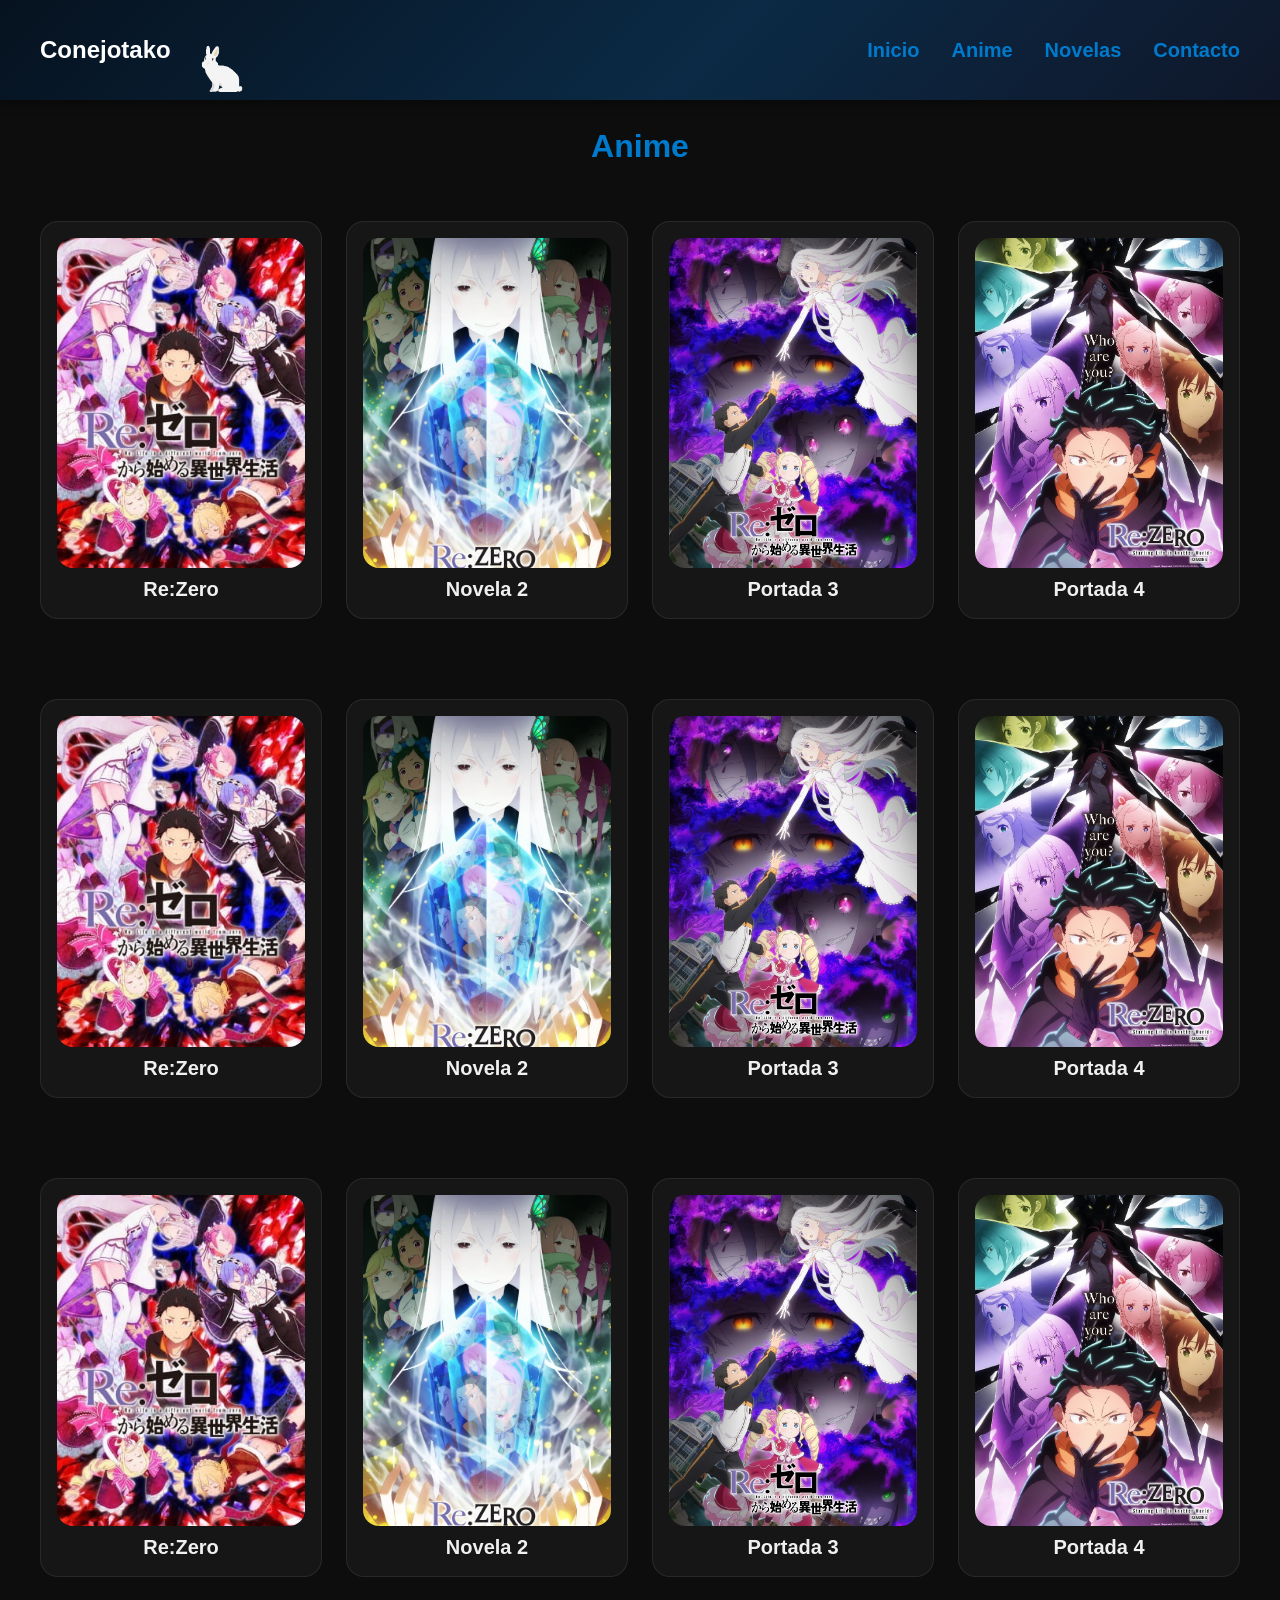
==== paginas/anime.html @ 50ab8f54 "primer commit" ====
<!DOCTYPE html>
<html lang="es">
<head>
    <meta charset="UTF-8">
    <meta name="viewport" content="width=device-width, initial-scale=1.0">
    <title>Conejotako</title>
    <!-- referenciar Archivo css -->
    <link rel="stylesheet" href="../css/styles.css">
    <link rel="stylesheet" href="../css/styleslibrary.css">
</head>
<body>
    
    <div id="espacio-navbar"></div>
    <h1>Anime</h1>

    <div class="biblioteca">
        <div class="biblioteca-item">
            <a href="https://mega.nz/folder/djYFmJaa#c9sfvZiD4sNgUgt1pMrbiA" target="_blank" rel="noopener noreferrer">
                <img src="../img/anime/rezero/rezero1.jpg" alt="Re:Zero">
                <span>Re:Zero</span>
            </a>
        </div>

        <div class="biblioteca-item">
            <a href="https://mega.nz/folder/VqZwWIKB#xMO2sMDrgUQTqXofHR79Xw" target="_blank" rel="noopener noreferrer">
                <img src="../img/anime/rezero/rezero2.jpg" alt="Novela 2">
                <span>Novela 2</span>
            </a>
        </div>

        <div class="biblioteca-item">
            <a href="https://mega.nz/folder/QzQ1UDIa#tw0SK-PJf59lYWTDohXbYg" target="_blank" rel="noopener noreferrer">
                <img src="../img/anime/rezero/rezero3.jpg" alt="Portada 3">
                <span>Portada 3</span>
            </a>
        </div>

        <div class="biblioteca-item">
            <a href="https://mega.nz/folder/AipR3IiT#YDYjlN-SAHyLnlCnoQ0vDQ" target="_blank" rel="noopener noreferrer">
                <img src="../img/anime/rezero/rezero4.jpg" alt="Portada 4">
                <span>Portada 4</span>
            </a>
        </div>
    </div>

    <div class="biblioteca">
        <div class="biblioteca-item">
            <a href="https://mega.nz/folder/djYFmJaa#c9sfvZiD4sNgUgt1pMrbiA" target="_blank" rel="noopener noreferrer">
                <img src="../img/anime/rezero/rezero1.jpg" alt="Re:Zero">
                <span>Re:Zero</span>
            </a>
        </div>

        <div class="biblioteca-item">
            <a href="https://mega.nz/folder/VqZwWIKB#xMO2sMDrgUQTqXofHR79Xw" target="_blank" rel="noopener noreferrer">
                <img src="../img/anime/rezero/rezero2.jpg" alt="Novela 2">
                <span>Novela 2</span>
            </a>
        </div>

        <div class="biblioteca-item">
            <a href="https://mega.nz/folder/QzQ1UDIa#tw0SK-PJf59lYWTDohXbYg" target="_blank" rel="noopener noreferrer">
                <img src="../img/anime/rezero/rezero3.jpg" alt="Portada 3">
                <span>Portada 3</span>
            </a>
        </div>

        <div class="biblioteca-item">
            <a href="https://mega.nz/folder/AipR3IiT#YDYjlN-SAHyLnlCnoQ0vDQ" target="_blank" rel="noopener noreferrer">
                <img src="../img/anime/rezero/rezero4.jpg" alt="Portada 4">
                <span>Portada 4</span>
            </a>
        </div>
    </div>

    <div class="biblioteca">
        <div class="biblioteca-item">
            <a href="https://mega.nz/folder/djYFmJaa#c9sfvZiD4sNgUgt1pMrbiA" target="_blank" rel="noopener noreferrer">
                <img src="../img/anime/rezero/rezero1.jpg" alt="Re:Zero">
                <span>Re:Zero</span>
            </a>
        </div>

        <div class="biblioteca-item">
            <a href="https://mega.nz/folder/VqZwWIKB#xMO2sMDrgUQTqXofHR79Xw" target="_blank" rel="noopener noreferrer">
                <img src="../img/anime/rezero/rezero2.jpg" alt="Novela 2">
                <span>Novela 2</span>
            </a>
        </div>

        <div class="biblioteca-item">
            <a href="https://mega.nz/folder/QzQ1UDIa#tw0SK-PJf59lYWTDohXbYg" target="_blank" rel="noopener noreferrer">
                <img src="../img/anime/rezero/rezero3.jpg" alt="Portada 3">
                <span>Portada 3</span>
            </a>
        </div>

        <div class="biblioteca-item">
            <a href="https://mega.nz/folder/AipR3IiT#YDYjlN-SAHyLnlCnoQ0vDQ" target="_blank" rel="noopener noreferrer">
                <img src="../img/anime/rezero/rezero4.jpg" alt="Portada 4">
                <span>Portada 4</span>
            </a>
        </div>
    </div>
</body>


<script src="../js/navbar.js"></script>

</html>
---- css/styles.css ----
@import url("navbar.css");
@import url("styleslibrary.css");

/* === Estilo general del cuerpo del documento === */
body {
  font-family: Arial, sans-serif;          /* Fuente principal */
  line-height: 1.6;                        /* Altura de línea para legibilidad */
  margin: 0;                               /* Elimina margen por defecto */
  padding: 0;                              /* Elimina padding por defecto */
  background-color: #0d0d0d;               /* Fondo oscuro inspirado en tu imagen */
  color: #f0f0f0;                          /* Texto claro para contraste */
  padding-top: 100px;                      /* Espacio reservado para navbar fija */
}

/* === Encabezado general (nombre) === */
.header {
  background: #007acc;                     /* Fondo azul vibrante */
  color: white;                            /* Texto blanco */
  padding: 2rem;                           /* Espaciado interno amplio */
  text-align: center;                      /* Centra contenido */
}

/* === Alternativa de encabezado (más oscuro), usada si .header es un <div> === */
div.header {
  background-color: #313131;               /* Fondo gris oscuro */
  color: white;
  padding: 1rem;
  text-align: center;
}

/* === Estilo común para todas las secciones principales (excepto navbar/header) === */
.section {
  padding: 2rem;                           /* Relleno interno */
  max-width: 800px;                        /* Ancho máximo para legibilidad */
  margin: auto;                            /* Centrado horizontal */
  scroll-margin-top: 120px; /* Evita que los títulos se oculten al hacer clic en enlaces */
}

/* === Título de secciones primarias === */
h1 {
  color: #007acc;                          /* Azul vibrante para destacar */
  text-align: center;
  margin-bottom: 1rem;
}

/* === Título de secciones secundarias === */
h2 {
  color: #007acc;                          /* Azul vibrante para destacar */
  text-align: center;
  margin-bottom: 1rem;
}

/* === Botones tipo enlace === */
a.btn {
  display: inline-block;
  margin-top: 1rem;
  padding: 0.5rem 1rem;
  background: #007acc;
  color: white;
  border-radius: 5px;                      /* Bordes redondeados */
}

/* === Pie de página === */
footer {
  text-align: center;
  padding: 1rem;
  background: #eee;
  margin-top: 2rem;
}

/* === Bloque de descripcion === */
#id-descripcion {
  max-width: 800px;
  margin: 0 auto;
  padding: 2rem 1rem 3rem;
}

.descripcion-profile {
  width: 120px;
  height: 120px;
  object-fit: cover;
  border-radius: 50%;
  display: block;
  margin: 0 auto 1rem;
}

.descripcion-texto {
  text-align: center;
  color: #f0f0f0;
  font-size: 1.1rem;
  line-height: 1.5;
}

/* === Bloque de Discord === */
#id-discord {
  max-width: 800px;
  margin: 0 auto;
  padding: 2rem 1rem 3rem;
  text-align: center;
}

#id-discord a {
  display: inline-flex;
  align-items: center;
  justify-content: center;
  margin-top: 1rem;
}

#id-discord img {
  width: 140px;
  height: 140px;
  object-fit: cover;
  border-radius: 24px;
  display: block;
  background: rgba(255, 255, 255, 0.04);
  border: 1px solid rgba(255, 255, 255, 0.08);
  /* box-shadow: 0 8px 24px rgba(0, 0, 0, 0.35); */
}


/* === Bloque de redes sociales en grilla === */
#id-redes {
  max-width: 1100px;
  margin: 0 auto;
  padding: 2rem 1rem 3rem;
  text-align: center;
}

.redes-list {
  list-style: none;
  padding: 0;
  margin: 1.5rem 0 0;
  display: grid;
  grid-template-columns: repeat(4, minmax(0, 1fr));
  gap: 1.5rem;
}

.redes-list li {
  display: flex;
  flex-direction: column;
  align-items: center;
  justify-content: flex-start;
  gap: 0.75rem;
  padding: 1rem;
  border-radius: 16px;
  background: rgba(255, 255, 255, 0.04);
  border: 1px solid rgba(255, 255, 255, 0.08);
}

.redes-list a {
  display: flex;
  flex-direction: column;
  align-items: center;
  justify-content: flex-start;
  gap: 0.75rem;
  width: 100%;
  color: inherit;
  text-decoration: none;
}

.redes-list img {
  width: 56px;
  height: 56px;
  object-fit: cover;
  border-radius: 14px;
  display: block;
}

.redes-list span {
  display: block;
  font-size: 0.95rem;
  line-height: 1.3;
  color: #f0f0f0;
  word-break: break-word;
}

@media (max-width: 900px) {
  .redes-list {
    grid-template-columns: repeat(2, minmax(0, 1fr));
  }
}

@media (max-width: 520px) {
  .redes-list {
    grid-template-columns: 1fr;
  }
}
---- css/styleslibrary.css ----
/* === Biblioteca de portadas === */
.biblioteca {
	max-width: 1200px;
	margin: 0 auto;
	padding: 2rem 1rem 3rem;
	display: grid;
	grid-template-columns: repeat(4, minmax(0, 1fr));
	gap: 1.5rem;
}

.biblioteca-item {
	display: flex;
	flex-direction: column;
	gap: 0.75rem;
	padding: 1rem;
	border-radius: 18px;
	background: rgba(255, 255, 255, 0.04);
	border: 1px solid rgba(255, 255, 255, 0.08);
}

.biblioteca-item a {
	display: block;
	text-decoration: none;
	color: inherit;
}

.biblioteca-item img {
	display: block;
	width: 100%;
	aspect-ratio: 3 / 4;
	object-fit: cover;
	border-radius: 16px;
}

.biblioteca-item span {
	display: block;
	text-align: center;
	color: #f0f0f0;
	font-size: 1.25rem;
	font-weight: 600;
	line-height: 1.3;
	word-break: break-word;
    margin-top: 0.5rem;
}

@media (max-width: 1024px) {
	.biblioteca {
		grid-template-columns: repeat(2, minmax(0, 1fr));
	}
}

@media (max-width: 640px) {
	.biblioteca {
		grid-template-columns: 1fr;
	}
}
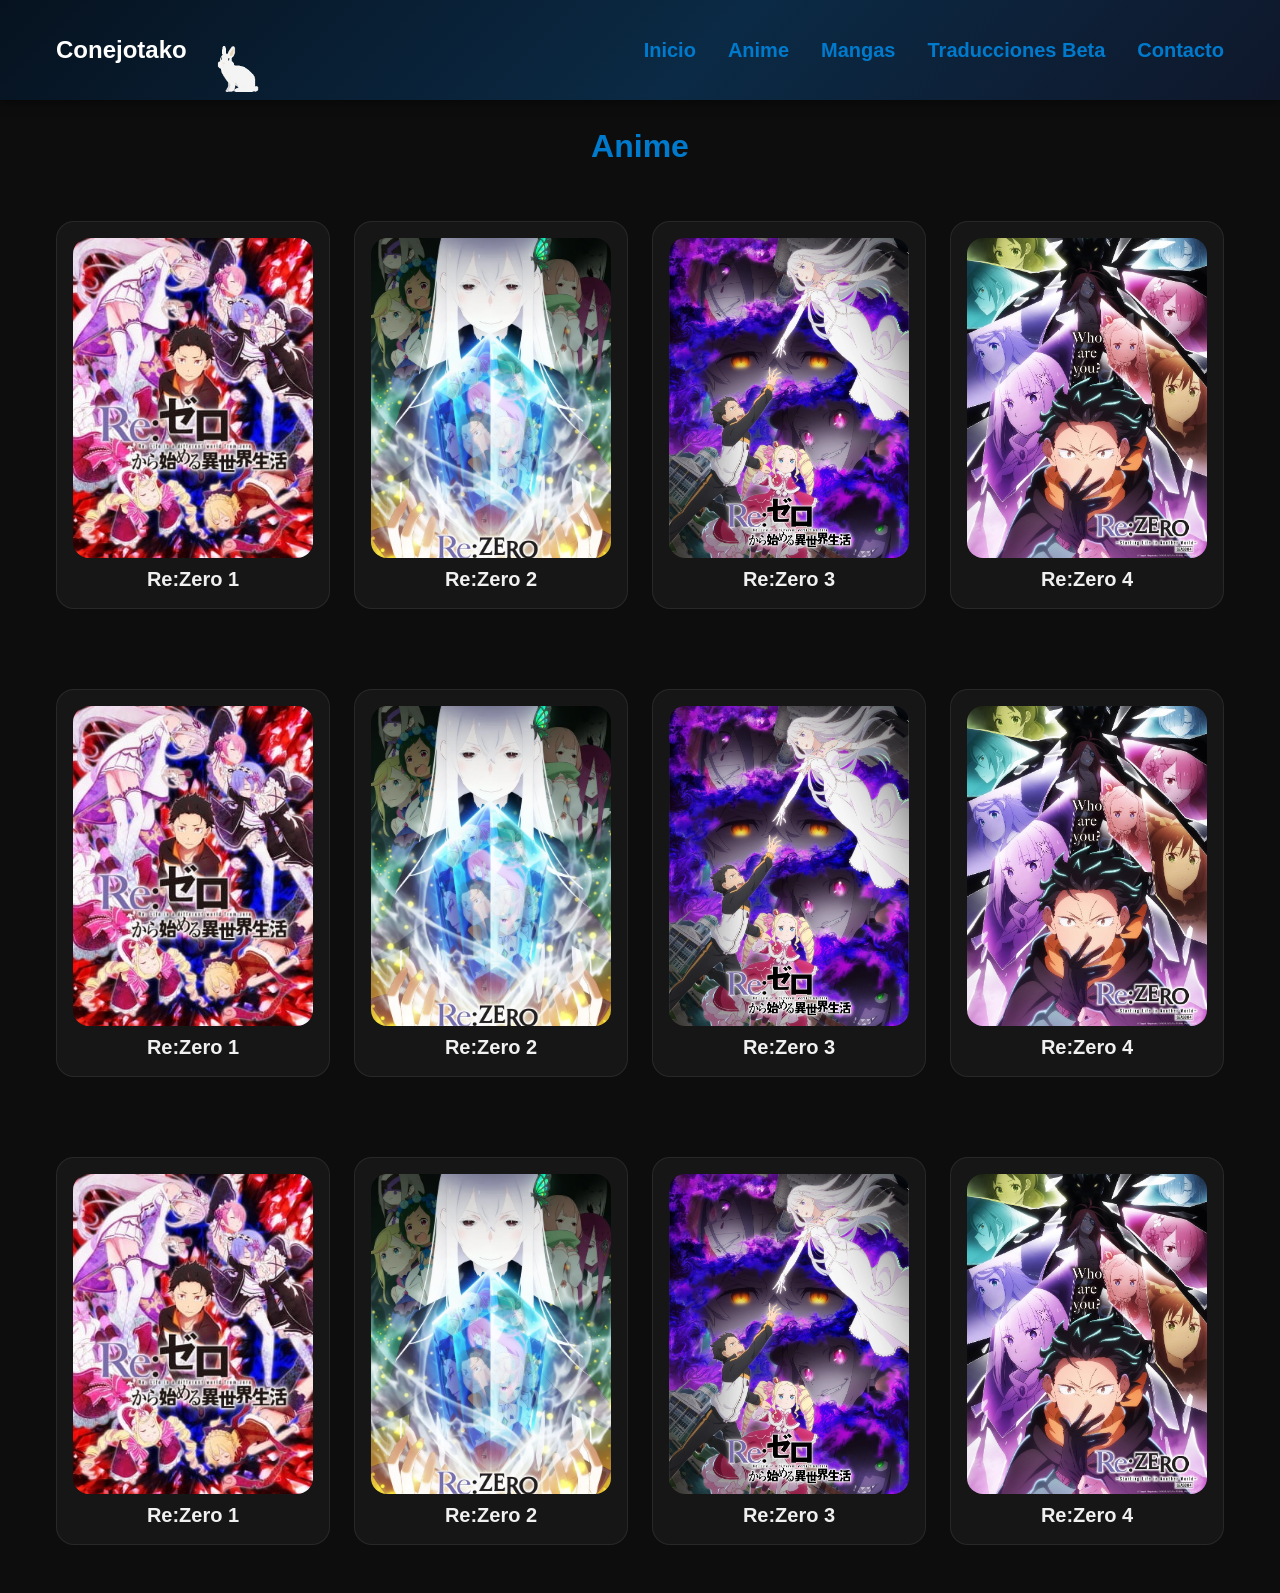
==== commit 12fde321: "añadir index envivo, 3videos recientes, contacto; cambio de novelas a mangas; nueva vista traduccion" ====
--- a/paginas/anime.html
+++ b/paginas/anime.html
@@ -6,7 +6,8 @@
     <title>Conejotako</title>
     <!-- referenciar Archivo css -->
     <link rel="stylesheet" href="../css/styles.css">
-    <link rel="stylesheet" href="../css/styleslibrary.css">
+    <!-- Icono de la pestaña del navegador (favicon) -->
+    <link rel="icon" type="image/jpg" href="../img/profile.jpg">
 </head>
 <body>
     
@@ -17,28 +18,28 @@
         <div class="biblioteca-item">
             <a href="https://mega.nz/folder/djYFmJaa#c9sfvZiD4sNgUgt1pMrbiA" target="_blank" rel="noopener noreferrer">
                 <img src="../img/anime/rezero/rezero1.jpg" alt="Re:Zero">
-                <span>Re:Zero</span>
+                <span>Re:Zero 1</span>
             </a>
         </div>
 
         <div class="biblioteca-item">
             <a href="https://mega.nz/folder/VqZwWIKB#xMO2sMDrgUQTqXofHR79Xw" target="_blank" rel="noopener noreferrer">
                 <img src="../img/anime/rezero/rezero2.jpg" alt="Novela 2">
-                <span>Novela 2</span>
+                <span>Re:Zero 2</span>
             </a>
         </div>
 
         <div class="biblioteca-item">
             <a href="https://mega.nz/folder/QzQ1UDIa#tw0SK-PJf59lYWTDohXbYg" target="_blank" rel="noopener noreferrer">
                 <img src="../img/anime/rezero/rezero3.jpg" alt="Portada 3">
-                <span>Portada 3</span>
+                <span>Re:Zero 3</span>
             </a>
         </div>
 
         <div class="biblioteca-item">
             <a href="https://mega.nz/folder/AipR3IiT#YDYjlN-SAHyLnlCnoQ0vDQ" target="_blank" rel="noopener noreferrer">
                 <img src="../img/anime/rezero/rezero4.jpg" alt="Portada 4">
-                <span>Portada 4</span>
+                <span>Re:Zero 4</span>
             </a>
         </div>
     </div>
@@ -47,28 +48,28 @@
         <div class="biblioteca-item">
             <a href="https://mega.nz/folder/djYFmJaa#c9sfvZiD4sNgUgt1pMrbiA" target="_blank" rel="noopener noreferrer">
                 <img src="../img/anime/rezero/rezero1.jpg" alt="Re:Zero">
-                <span>Re:Zero</span>
+                <span>Re:Zero 1</span>
             </a>
         </div>
 
         <div class="biblioteca-item">
             <a href="https://mega.nz/folder/VqZwWIKB#xMO2sMDrgUQTqXofHR79Xw" target="_blank" rel="noopener noreferrer">
-                <img src="../img/anime/rezero/rezero2.jpg" alt="Novela 2">
-                <span>Novela 2</span>
+                <img src="../img/anime/rezero/rezero2.jpg" alt="Re:Zero 2">
+                <span>Re:Zero 2</span>
             </a>
         </div>
 
         <div class="biblioteca-item">
             <a href="https://mega.nz/folder/QzQ1UDIa#tw0SK-PJf59lYWTDohXbYg" target="_blank" rel="noopener noreferrer">
-                <img src="../img/anime/rezero/rezero3.jpg" alt="Portada 3">
-                <span>Portada 3</span>
+                <img src="../img/anime/rezero/rezero3.jpg" alt="Re:Zero 3">
+                <span>Re:Zero 3</span>
             </a>
         </div>
 
         <div class="biblioteca-item">
             <a href="https://mega.nz/folder/AipR3IiT#YDYjlN-SAHyLnlCnoQ0vDQ" target="_blank" rel="noopener noreferrer">
-                <img src="../img/anime/rezero/rezero4.jpg" alt="Portada 4">
-                <span>Portada 4</span>
+                <img src="../img/anime/rezero/rezero4.jpg" alt="Re:Zero 4">
+                <span>Re:Zero 4</span>
             </a>
         </div>
     </div>
@@ -77,28 +78,28 @@
         <div class="biblioteca-item">
             <a href="https://mega.nz/folder/djYFmJaa#c9sfvZiD4sNgUgt1pMrbiA" target="_blank" rel="noopener noreferrer">
                 <img src="../img/anime/rezero/rezero1.jpg" alt="Re:Zero">
-                <span>Re:Zero</span>
+                <span>Re:Zero 1</span>
             </a>
         </div>
 
         <div class="biblioteca-item">
             <a href="https://mega.nz/folder/VqZwWIKB#xMO2sMDrgUQTqXofHR79Xw" target="_blank" rel="noopener noreferrer">
-                <img src="../img/anime/rezero/rezero2.jpg" alt="Novela 2">
-                <span>Novela 2</span>
+                <img src="../img/anime/rezero/rezero2.jpg" alt="Re:Zero 2">
+                <span>Re:Zero 2</span>
             </a>
         </div>
 
         <div class="biblioteca-item">
             <a href="https://mega.nz/folder/QzQ1UDIa#tw0SK-PJf59lYWTDohXbYg" target="_blank" rel="noopener noreferrer">
-                <img src="../img/anime/rezero/rezero3.jpg" alt="Portada 3">
-                <span>Portada 3</span>
+                <img src="../img/anime/rezero/rezero3.jpg" alt="Re:Zero 3">
+                <span>Re:Zero 3</span>
             </a>
         </div>
 
         <div class="biblioteca-item">
             <a href="https://mega.nz/folder/AipR3IiT#YDYjlN-SAHyLnlCnoQ0vDQ" target="_blank" rel="noopener noreferrer">
-                <img src="../img/anime/rezero/rezero4.jpg" alt="Portada 4">
-                <span>Portada 4</span>
+                <img src="../img/anime/rezero/rezero4.jpg" alt="Re:Zero 4">
+                <span>Re:Zero 4</span>
             </a>
         </div>
     </div>
--- a/css/styles.css
+++ b/css/styles.css
@@ -1,5 +1,10 @@
 @import url("navbar.css");
-@import url("styleslibrary.css");
+@import url("styles_library.css");
+@import url("styles_yt.css");
+@import url("styles_traducciones.css");
+* {
+  box-sizing: border-box;
+}
 
 /* === Estilo general del cuerpo del documento === */
 body {
@@ -60,6 +65,20 @@
   border-radius: 5px;                      /* Bordes redondeados */
 }
 
+/* Estilo específico para el enlace de Discord */
+.descripcion-texto a {
+    color: #ffffff;             /* Color blanco */
+    font-style: italic;         /* Letra cursiva */
+    text-shadow: 0px 0px 1px rgba(255, 255, 255, 0.5); /* Un sutil truco para que resalte más */    
+    transition: color 0.3s ease, opacity 0.3s ease; /* Transición suave para cuando pasen el mouse */
+}
+
+/* Efecto opcional y recomendado cuando el usuario pasa el mouse por encima (Hover) */
+.descripcion-texto a:hover {
+    opacity: 0.8;               /* Se vuelve sutilmente translúcido al pasar el cursor */
+    color: #5865F2;             /* OPCIONAL: Cambia al color oficial de Discord si pasan el mouse */
+}
+
 /* === Pie de página === */
 footer {
   text-align: center;
@@ -70,7 +89,7 @@
 
 /* === Bloque de descripcion === */
 #id-descripcion {
-  max-width: 800px;
+  max-width: 1200px; /* Aumentado para permitir grillas de 3 columnas más anchas */
   margin: 0 auto;
   padding: 2rem 1rem 3rem;
 }
@@ -116,7 +135,6 @@
   border: 1px solid rgba(255, 255, 255, 0.08);
   /* box-shadow: 0 8px 24px rgba(0, 0, 0, 0.35); */
 }
-
 
 /* === Bloque de redes sociales en grilla === */
 #id-redes {
@@ -186,3 +204,4 @@
   }
 }
 
+
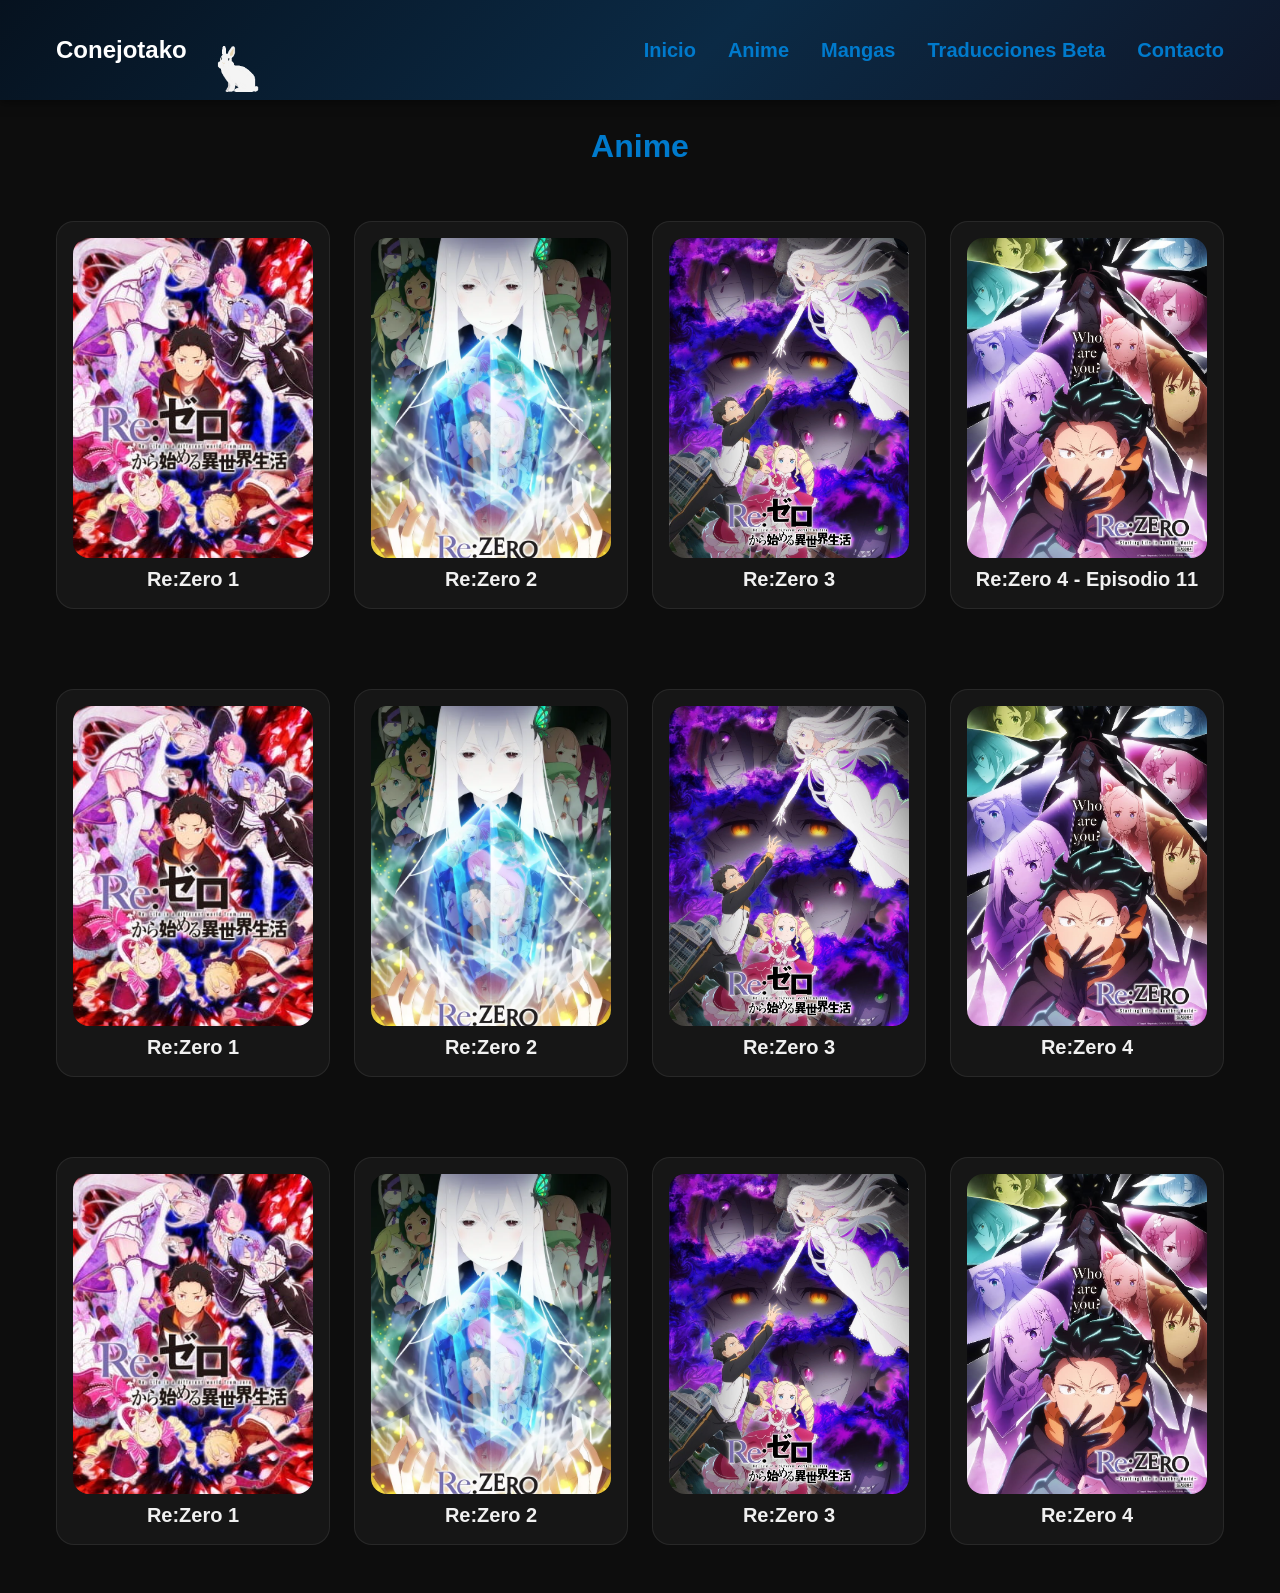
==== commit 817b3396: "prueba link mega" ====
--- a/paginas/anime.html
+++ b/paginas/anime.html
@@ -37,9 +37,9 @@
         </div>
 
         <div class="biblioteca-item">
-            <a href="https://mega.nz/folder/AipR3IiT#YDYjlN-SAHyLnlCnoQ0vDQ" target="_blank" rel="noopener noreferrer">
+            <a href="https://mega.nz/file/W1xnzJIa#-3gqzNy9yZAb-mDgzoAVInkObmF0YW0A8Wt5CHS9YFw" target="_blank" rel="noopener noreferrer">
                 <img src="../img/anime/rezero/rezero4.jpg" alt="Portada 4">
-                <span>Re:Zero 4</span>
+                <span>Re:Zero 4 - Episodio 11</span>
             </a>
         </div>
     </div>
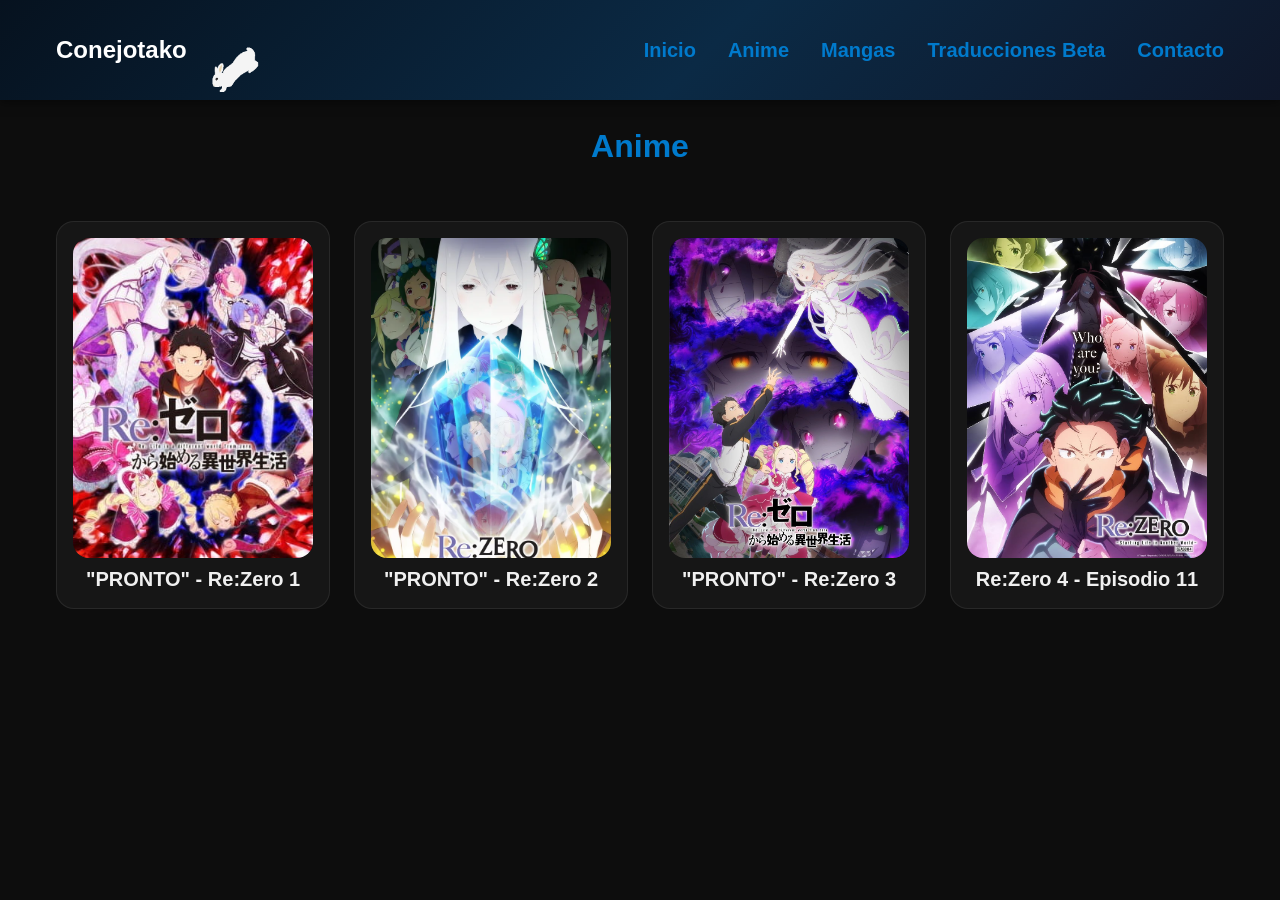
==== commit 04e17f11: "cambios en enlaces mega e interfaz por produccion" ====
--- a/paginas/anime.html
+++ b/paginas/anime.html
@@ -18,91 +18,32 @@
         <div class="biblioteca-item">
             <a href="https://mega.nz/folder/djYFmJaa#c9sfvZiD4sNgUgt1pMrbiA" target="_blank" rel="noopener noreferrer">
                 <img src="../img/anime/rezero/rezero1.jpg" alt="Re:Zero">
-                <span>Re:Zero 1</span>
+                <span>"PRONTO" - Re:Zero 1</span>
             </a>
         </div>
 
         <div class="biblioteca-item">
             <a href="https://mega.nz/folder/VqZwWIKB#xMO2sMDrgUQTqXofHR79Xw" target="_blank" rel="noopener noreferrer">
                 <img src="../img/anime/rezero/rezero2.jpg" alt="Novela 2">
-                <span>Re:Zero 2</span>
+                <span>"PRONTO" - Re:Zero 2</span>
             </a>
         </div>
 
         <div class="biblioteca-item">
             <a href="https://mega.nz/folder/QzQ1UDIa#tw0SK-PJf59lYWTDohXbYg" target="_blank" rel="noopener noreferrer">
                 <img src="../img/anime/rezero/rezero3.jpg" alt="Portada 3">
-                <span>Re:Zero 3</span>
+                <span>"PRONTO" - Re:Zero 3</span>
             </a>
         </div>
 
         <div class="biblioteca-item">
-            <a href="https://mega.nz/file/W1xnzJIa#-3gqzNy9yZAb-mDgzoAVInkObmF0YW0A8Wt5CHS9YFw" target="_blank" rel="noopener noreferrer">
+            <a href="https://mega.nz/file/m9hh2KCD#5TaIzHRDKjEJ25H0OMjGBE8Biyp4CHFQTABF8kRria0" target="_blank" rel="noopener noreferrer">
                 <img src="../img/anime/rezero/rezero4.jpg" alt="Portada 4">
                 <span>Re:Zero 4 - Episodio 11</span>
             </a>
         </div>
     </div>
 
-    <div class="biblioteca">
-        <div class="biblioteca-item">
-            <a href="https://mega.nz/folder/djYFmJaa#c9sfvZiD4sNgUgt1pMrbiA" target="_blank" rel="noopener noreferrer">
-                <img src="../img/anime/rezero/rezero1.jpg" alt="Re:Zero">
-                <span>Re:Zero 1</span>
-            </a>
-        </div>
-
-        <div class="biblioteca-item">
-            <a href="https://mega.nz/folder/VqZwWIKB#xMO2sMDrgUQTqXofHR79Xw" target="_blank" rel="noopener noreferrer">
-                <img src="../img/anime/rezero/rezero2.jpg" alt="Re:Zero 2">
-                <span>Re:Zero 2</span>
-            </a>
-        </div>
-
-        <div class="biblioteca-item">
-            <a href="https://mega.nz/folder/QzQ1UDIa#tw0SK-PJf59lYWTDohXbYg" target="_blank" rel="noopener noreferrer">
-                <img src="../img/anime/rezero/rezero3.jpg" alt="Re:Zero 3">
-                <span>Re:Zero 3</span>
-            </a>
-        </div>
-
-        <div class="biblioteca-item">
-            <a href="https://mega.nz/folder/AipR3IiT#YDYjlN-SAHyLnlCnoQ0vDQ" target="_blank" rel="noopener noreferrer">
-                <img src="../img/anime/rezero/rezero4.jpg" alt="Re:Zero 4">
-                <span>Re:Zero 4</span>
-            </a>
-        </div>
-    </div>
-
-    <div class="biblioteca">
-        <div class="biblioteca-item">
-            <a href="https://mega.nz/folder/djYFmJaa#c9sfvZiD4sNgUgt1pMrbiA" target="_blank" rel="noopener noreferrer">
-                <img src="../img/anime/rezero/rezero1.jpg" alt="Re:Zero">
-                <span>Re:Zero 1</span>
-            </a>
-        </div>
-
-        <div class="biblioteca-item">
-            <a href="https://mega.nz/folder/VqZwWIKB#xMO2sMDrgUQTqXofHR79Xw" target="_blank" rel="noopener noreferrer">
-                <img src="../img/anime/rezero/rezero2.jpg" alt="Re:Zero 2">
-                <span>Re:Zero 2</span>
-            </a>
-        </div>
-
-        <div class="biblioteca-item">
-            <a href="https://mega.nz/folder/QzQ1UDIa#tw0SK-PJf59lYWTDohXbYg" target="_blank" rel="noopener noreferrer">
-                <img src="../img/anime/rezero/rezero3.jpg" alt="Re:Zero 3">
-                <span>Re:Zero 3</span>
-            </a>
-        </div>
-
-        <div class="biblioteca-item">
-            <a href="https://mega.nz/folder/AipR3IiT#YDYjlN-SAHyLnlCnoQ0vDQ" target="_blank" rel="noopener noreferrer">
-                <img src="../img/anime/rezero/rezero4.jpg" alt="Re:Zero 4">
-                <span>Re:Zero 4</span>
-            </a>
-        </div>
-    </div>
 </body>
 
 
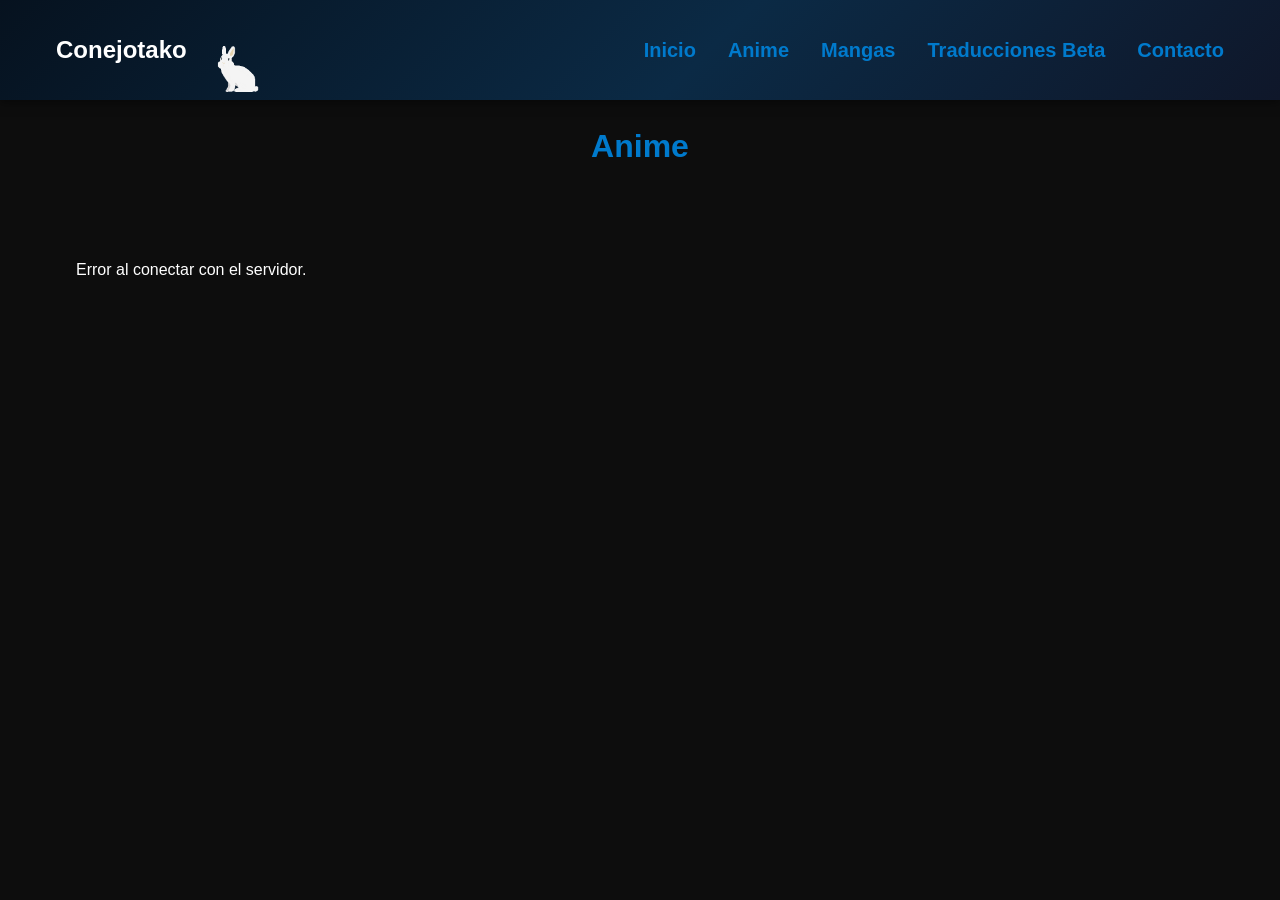
==== commit d4ba68b9: "biblioteca,lobby,escenario, nueva forma de visualizar y descargar contenido multimedia" ====
--- a/paginas/anime.html
+++ b/paginas/anime.html
@@ -3,10 +3,8 @@
 <head>
     <meta charset="UTF-8">
     <meta name="viewport" content="width=device-width, initial-scale=1.0">
-    <title>Conejotako</title>
-    <!-- referenciar Archivo css -->
+    <title>Conejotako - Anime</title>
     <link rel="stylesheet" href="../css/styles.css">
-    <!-- Icono de la pestaña del navegador (favicon) -->
     <link rel="icon" type="image/jpg" href="../img/profile.jpg">
 </head>
 <body>
@@ -14,39 +12,11 @@
     <div id="espacio-navbar"></div>
     <h1>Anime</h1>
 
-    <div class="biblioteca">
-        <div class="biblioteca-item">
-            <a href="https://mega.nz/folder/djYFmJaa#c9sfvZiD4sNgUgt1pMrbiA" target="_blank" rel="noopener noreferrer">
-                <img src="../img/anime/rezero/rezero1.jpg" alt="Re:Zero">
-                <span>"PRONTO" - Re:Zero 1</span>
-            </a>
-        </div>
-
-        <div class="biblioteca-item">
-            <a href="https://mega.nz/folder/VqZwWIKB#xMO2sMDrgUQTqXofHR79Xw" target="_blank" rel="noopener noreferrer">
-                <img src="../img/anime/rezero/rezero2.jpg" alt="Novela 2">
-                <span>"PRONTO" - Re:Zero 2</span>
-            </a>
-        </div>
-
-        <div class="biblioteca-item">
-            <a href="https://mega.nz/folder/QzQ1UDIa#tw0SK-PJf59lYWTDohXbYg" target="_blank" rel="noopener noreferrer">
-                <img src="../img/anime/rezero/rezero3.jpg" alt="Portada 3">
-                <span>"PRONTO" - Re:Zero 3</span>
-            </a>
-        </div>
-
-        <div class="biblioteca-item">
-            <a href="https://mega.nz/file/m9hh2KCD#5TaIzHRDKjEJ25H0OMjGBE8Biyp4CHFQTABF8kRria0" target="_blank" rel="noopener noreferrer">
-                <img src="../img/anime/rezero/rezero4.jpg" alt="Portada 4">
-                <span>Re:Zero 4 - Episodio 11</span>
-            </a>
-        </div>
+    <div id="contenedor-biblioteca" class="biblioteca">
+        <p id="estado-carga" style="color: white; padding: 20px; font-family: sans-serif;">Cargando catálogo...</p>
     </div>
 
-</body>
-
-
-<script src="../js/navbar.js"></script>
-
+    <script src="../js/navbar.js"></script>
+    <script src="../js/supabase.js"></script>
+    <script src="../js/biblioteca_anime.js"></script> </body>
 </html>
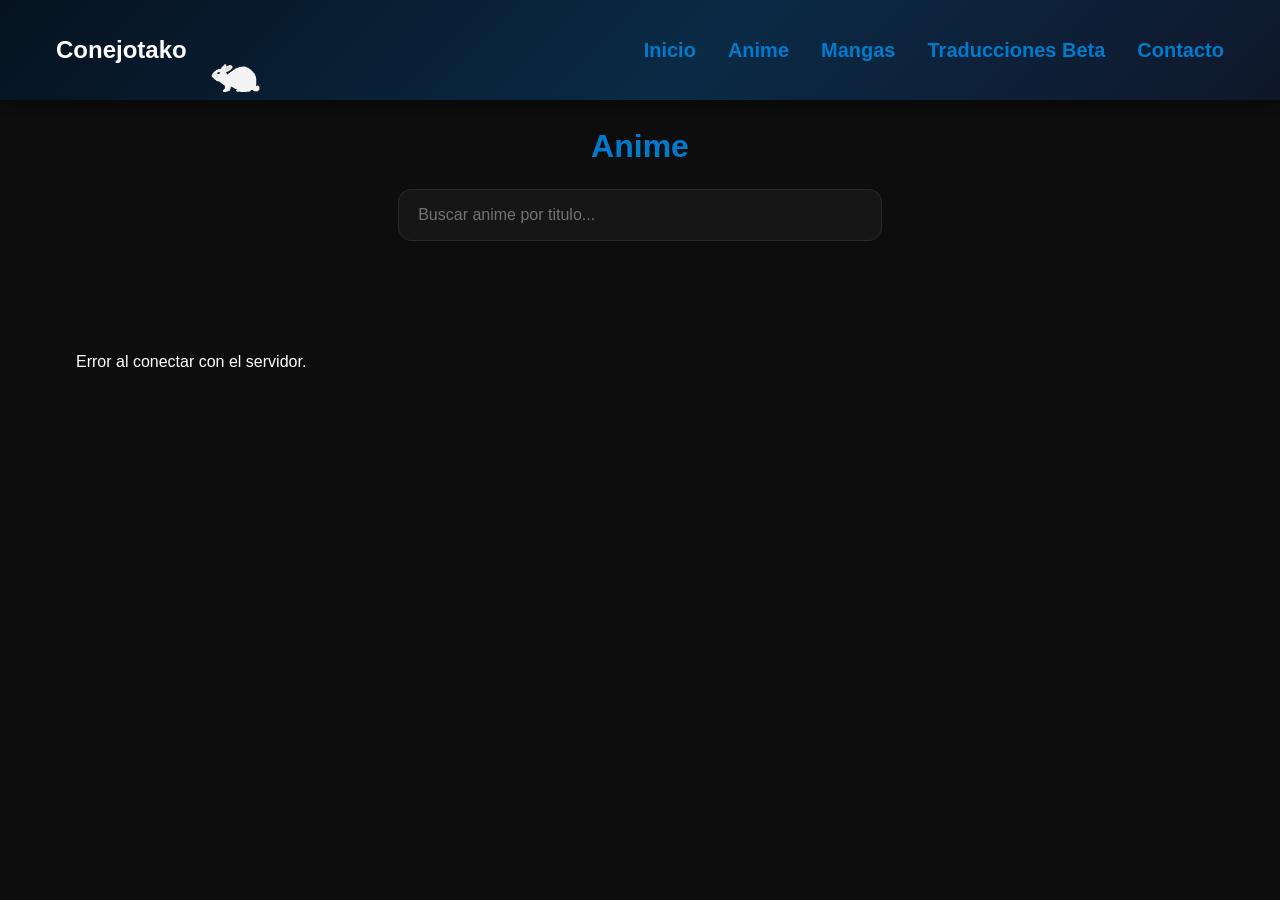
==== commit 5447a525: "cambios de administracion de contenido de traducciones desde supabase, añadir buscador a manga y ani" ====
--- a/paginas/anime.html
+++ b/paginas/anime.html
@@ -1,22 +1,31 @@
 <!DOCTYPE html>
 <html lang="es">
+
 <head>
     <meta charset="UTF-8">
     <meta name="viewport" content="width=device-width, initial-scale=1.0">
     <title>Conejotako - Anime</title>
     <link rel="stylesheet" href="../css/styles.css">
     <link rel="icon" type="image/jpg" href="../img/profile.jpg">
+    <!-- Supabase Local -->
+    <script src="../js/supabase.js"></script>
 </head>
-<body>
-    
+
+<body class="anime-page">
+
     <div id="espacio-navbar"></div>
     <h1>Anime</h1>
+
+    <div class="buscador-contenedor">
+        <input type="text" id="buscador" placeholder="Buscar anime por titulo...">
+    </div>
 
     <div id="contenedor-biblioteca" class="biblioteca">
         <p id="estado-carga" style="color: white; padding: 20px; font-family: sans-serif;">Cargando catálogo...</p>
     </div>
 
     <script src="../js/navbar.js"></script>
-    <script src="../js/supabase.js"></script>
-    <script src="../js/biblioteca_anime.js"></script> </body>
+    <script src="../js/biblioteca_anime.js"></script>
+</body>
+
 </html>
--- a/css/styles.css
+++ b/css/styles.css
@@ -1,7 +1,10 @@
 @import url("navbar.css");
+@import url("styles_escenario.css");
 @import url("styles_library.css");
+@import url("styles_lobby.css");
+@import url("styles_traducciones.css");
 @import url("styles_yt.css");
-@import url("styles_traducciones.css");
+
 * {
   box-sizing: border-box;
 }
@@ -192,6 +195,77 @@
   word-break: break-word;
 }
 
+/* EFECTOS DE MOVIMIENTO PARA LAS REDES SOCIALES */
+
+/* 1. Preparación de los enlaces de las redes */
+.redes-list li a {
+    display: flex;                /* Alinea el icono y el texto en fila */
+    align-items: center;
+    gap: 10px;
+    text-decoration: none;
+    
+    /* Prepara el terreno para que la animación al pasar el mouse sea fluida */
+    transition: transform 0.3s ease, filter 0.3s ease; 
+}
+
+/* 2. El salto al pasar el mouse (:hover) por la red social */
+.redes-list li a:hover {
+    transform: translateY(-5px);  /* Hace saltar la red social 5 píxeles hacia arriba */
+    filter: brightness(1.2);      /* Opcional: le da un ligero brillo extra al icono y texto */
+}
+
+
+/* EFECTO DE MOVIMIENTO PARA EL BANNER DE DISCORD */
+.discord a {
+    display: inline-block;        /* Permite que el enlace responda al movimiento vertical */
+    margin-top: 15px;
+    transition: transform 0.3s ease, filter 0.3s ease;
+}
+
+/* 2. El salto al pasar el mouse (:hover) sobre el botón de Discord */
+.discord a:hover {
+    transform: translateY(-6px);  /* Hace saltar el botón de Discord un poquito más por ser grande */
+    filter: drop-shadow(0 8px 15px rgba(114, 137, 218, 0.4)); /* Añade un sutil brillo con el color azul de Discord */
+}
+
+/* Contenedor y Estilos del Buscador */
+body.traducciones-page .buscador-contenedor,
+body.anime-page .buscador-contenedor,
+body.mangas-page .buscador-contenedor {
+  max-width: 500px;
+  margin: 0 auto 2.5rem; /* Centrado con margen inferior */
+  padding: 0 0.5rem;
+}
+
+body.traducciones-page #buscador,
+body.anime-page #buscador,
+body.mangas-page #buscador {
+  width: 100%;
+  padding: 1rem 1.2rem;
+  font-size: 1rem;
+  color: #ffffff;
+  background: rgba(255, 255, 255, 0.04);
+  border: 1px solid rgba(255, 255, 255, 0.08);
+  border-radius: 14px;
+  outline: none;
+  transition: border-color 0.3s ease, background 0.3s ease, box-shadow 0.3s ease;
+}
+
+body.traducciones-page #buscador::placeholder,
+body.anime-page #buscador::placeholder,
+body.mangas-page #buscador::placeholder {
+  color: rgba(255, 255, 255, 0.4);
+}
+
+body.traducciones-page #buscador:focus,
+body.anime-page #buscador:focus,
+body.mangas-page #buscador:focus {
+  background: rgba(255, 255, 255, 0.07);
+  border-color: #5865F2; /* Color de enfoque haciendo juego con el hover */
+  box-shadow: 0 0 12px rgba(88, 101, 242, 0.2);
+}
+
+
 @media (max-width: 900px) {
   .redes-list {
     grid-template-columns: repeat(2, minmax(0, 1fr));
